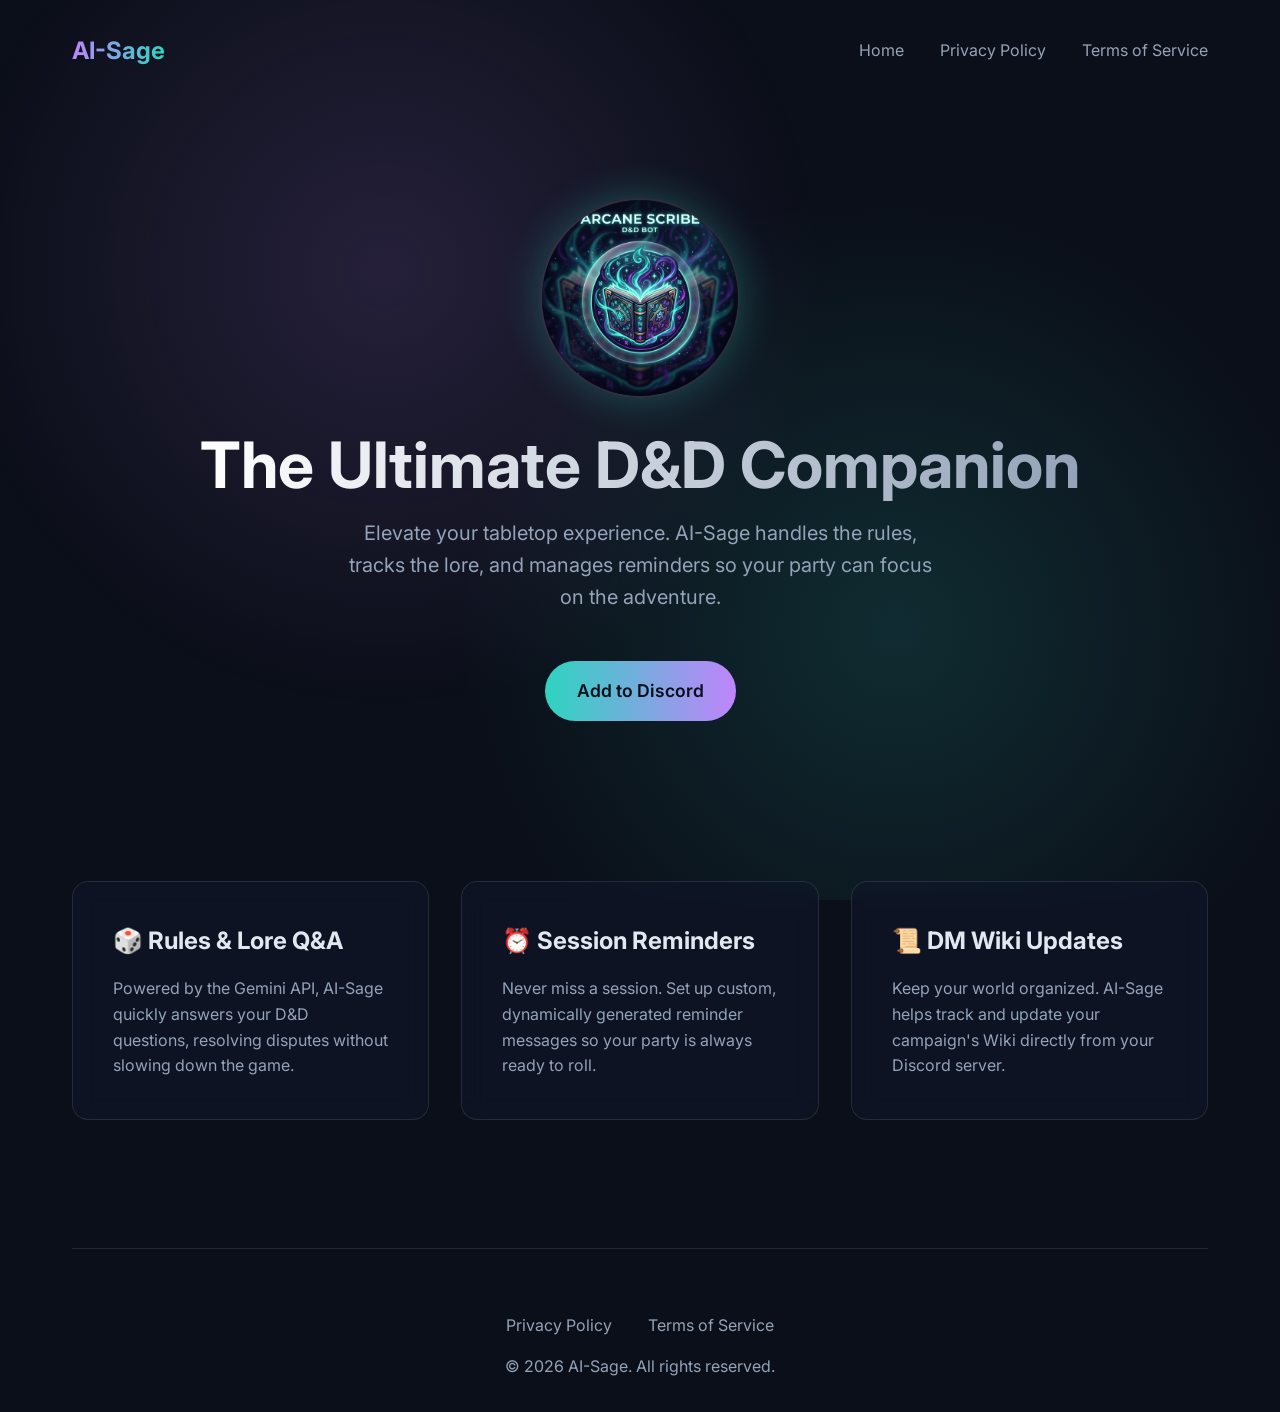
==== index.html @ 9bac7add "Initial commit: AI-Sage static site landing page, privacy policy, and TOS" ====
<!DOCTYPE html>
<html lang="en">
<head>
    <meta charset="UTF-8">
    <meta name="viewport" content="width=device-width, initial-scale=1.0">
    <title>AI-Sage | Your D&D Companion</title>
    <meta name="description" content="AI-Sage is an advanced Dungeons & Dragons Discord bot that helps with lore, rules, reminders, and DM Wiki updates.">
    <link href="https://fonts.googleapis.com/css2?family=Inter:wght@400;500;600;700&display=swap" rel="stylesheet">
    <link rel="stylesheet" href="styles.css">
</head>
<body>
    <div class="bg-glow"></div>
    <div class="container">
        <header>
            <a href="index.html" class="logo">AI-Sage</a>
            <nav>
                <a href="index.html">Home</a>
                <a href="privacy.html">Privacy Policy</a>
                <a href="terms.html">Terms of Service</a>
            </nav>
        </header>

        <main>
            <section class="hero fade-in">
                <img src="assets/logo.jpg" alt="AI-Sage Logo">
                <h1>The Ultimate D&D Companion</h1>
                <p class="subtitle">Elevate your tabletop experience. AI-Sage handles the rules, tracks the lore, and manages reminders so your party can focus on the adventure.</p>
                <a href="#" class="btn">Add to Discord</a>
            </section>

            <section class="features">
                <div class="card fade-in">
                    <h3>🎲 Rules & Lore Q&A</h3>
                    <p>Powered by the Gemini API, AI-Sage quickly answers your D&D questions, resolving disputes without slowing down the game.</p>
                </div>
                <div class="card fade-in">
                    <h3>⏰ Session Reminders</h3>
                    <p>Never miss a session. Set up custom, dynamically generated reminder messages so your party is always ready to roll.</p>
                </div>
                <div class="card fade-in">
                    <h3>📜 DM Wiki Updates</h3>
                    <p>Keep your world organized. AI-Sage helps track and update your campaign's Wiki directly from your Discord server.</p>
                </div>
            </section>
        </main>

        <footer>
            <div style="margin-bottom: 1rem;">
                <a href="privacy.html">Privacy Policy</a>
                <a href="terms.html">Terms of Service</a>
            </div>
            <p>&copy; 2026 AI-Sage. All rights reserved.</p>
        </footer>
    </div>
    <script src="script.js"></script>
</body>
</html>
---- styles.css ----
:root {
  --bg-color: #0b0f19;
  --text-primary: #e2e8f0;
  --text-secondary: #94a3b8;
  --accent-teal: #2dd4bf;
  --accent-purple: #c084fc;
  --glass-bg: rgba(15, 23, 42, 0.6);
  --glass-border: rgba(255, 255, 255, 0.1);
  --font-main: 'Inter', system-ui, sans-serif;
}

* {
  margin: 0;
  padding: 0;
  box-sizing: border-box;
}

body {
  font-family: var(--font-main);
  background-color: var(--bg-color);
  color: var(--text-primary);
  line-height: 1.6;
  overflow-x: hidden;
}

/* Gradients & Glows */
.bg-glow {
  position: fixed;
  top: 50%;
  left: 50%;
  transform: translate(-50%, -50%);
  width: 100vw;
  height: 100vh;
  background: radial-gradient(circle at 30% 30%, rgba(192, 132, 252, 0.15) 0%, transparent 40%),
              radial-gradient(circle at 70% 70%, rgba(45, 212, 191, 0.15) 0%, transparent 40%);
  z-index: -1;
  pointer-events: none;
}

/* Layout */
.container {
  max-width: 1200px;
  margin: 0 auto;
  padding: 0 2rem;
}

header {
  padding: 2rem 0;
  display: flex;
  justify-content: space-between;
  align-items: center;
}

.logo {
  font-size: 1.5rem;
  font-weight: 700;
  background: linear-gradient(to right, var(--accent-purple), var(--accent-teal));
  -webkit-background-clip: text;
  color: transparent;
  text-decoration: none;
}

nav a {
  color: var(--text-secondary);
  text-decoration: none;
  margin-left: 2rem;
  transition: color 0.3s;
}

nav a:hover {
  color: var(--text-primary);
}

/* Hero */
.hero {
  display: flex;
  flex-direction: column;
  align-items: center;
  text-align: center;
  padding: 6rem 0;
}

.hero img {
  width: 200px;
  height: 200px;
  border-radius: 50%;
  border: 2px solid var(--glass-border);
  box-shadow: 0 0 40px rgba(45, 212, 191, 0.3);
  margin-bottom: 2rem;
  animation: float 6s ease-in-out infinite;
}

h1 {
  font-size: 4rem;
  margin-bottom: 1rem;
  background: linear-gradient(to right, #fff, #94a3b8);
  -webkit-background-clip: text;
  color: transparent;
  line-height: 1.1;
}

.subtitle {
  font-size: 1.25rem;
  color: var(--text-secondary);
  max-width: 600px;
  margin-bottom: 3rem;
}

/* Button */
.btn {
  display: inline-block;
  padding: 1rem 2rem;
  font-size: 1.1rem;
  font-weight: 600;
  color: var(--bg-color);
  background: linear-gradient(to right, var(--accent-teal), var(--accent-purple));
  border-radius: 9999px;
  text-decoration: none;
  transition: transform 0.3s, box-shadow 0.3s;
  border: none;
  cursor: pointer;
}

.btn:hover {
  transform: translateY(-2px);
  box-shadow: 0 10px 20px rgba(192, 132, 252, 0.3);
}

.btn:disabled {
  opacity: 0.7;
  cursor: not-allowed;
  transform: none;
}

/* Glassmorphism Cards */
.features {
  display: grid;
  grid-template-columns: repeat(auto-fit, minmax(300px, 1fr));
  gap: 2rem;
  padding: 4rem 0;
}

.card {
  background: var(--glass-bg);
  backdrop-filter: blur(12px);
  -webkit-backdrop-filter: blur(12px);
  border: 1px solid var(--glass-border);
  border-radius: 1rem;
  padding: 2.5rem;
  transition: transform 0.3s, border-color 0.3s;
}

.card:hover {
  transform: translateY(-5px);
  border-color: rgba(45, 212, 191, 0.4);
}

.card h3 {
  font-size: 1.5rem;
  margin-bottom: 1rem;
  color: var(--text-primary);
}

.card p {
  color: var(--text-secondary);
}

/* Content Pages */
.content-page {
  padding: 4rem 0;
  max-width: 800px;
  margin: 0 auto;
}

.content-page h2 {
  font-size: 2.5rem;
  margin-bottom: 2rem;
  color: var(--text-primary);
}

.content-page h3 {
  font-size: 1.5rem;
  margin: 2rem 0 1rem;
  color: var(--accent-teal);
}

.content-page p, .content-page ul {
  margin-bottom: 1.5rem;
  color: var(--text-secondary);
}

.content-page ul {
  padding-left: 1.5rem;
}

.content-page li {
  margin-bottom: 0.5rem;
}

/* Forms */
form {
  background: var(--glass-bg);
  backdrop-filter: blur(12px);
  border: 1px solid var(--glass-border);
  border-radius: 1rem;
  padding: 2.5rem;
  margin-top: 2rem;
  display: flex;
  flex-direction: column;
  gap: 1.5rem;
}

.form-group {
  display: flex;
  flex-direction: column;
  gap: 0.5rem;
}

label {
  font-weight: 500;
  color: var(--text-primary);
}

input, textarea {
  width: 100%;
  padding: 1rem;
  background: rgba(0, 0, 0, 0.2);
  border: 1px solid var(--glass-border);
  border-radius: 0.5rem;
  color: var(--text-primary);
  font-family: var(--font-main);
  transition: border-color 0.3s, outline 0.3s;
}

input:focus, textarea:focus {
  outline: none;
  border-color: var(--accent-teal);
}

textarea {
  min-height: 150px;
  resize: vertical;
}

input[type="file"] {
  background: transparent;
  border: none;
  padding: 0;
}

input[type="file"]::file-selector-button {
  padding: 0.5rem 1rem;
  background: rgba(255, 255, 255, 0.1);
  color: var(--text-primary);
  border: 1px solid var(--glass-border);
  border-radius: 0.25rem;
  cursor: pointer;
  margin-right: 1rem;
  transition: background 0.3s;
}

input[type="file"]::file-selector-button:hover {
  background: rgba(255, 255, 255, 0.2);
}

/* Formspree states */
input[data-fs-error], textarea[data-fs-error] {
  border-color: #ef4444;
}

[data-fs-error] {
  color: #ef4444;
  font-size: 0.875rem;
}

[data-fs-success] {
  padding: 1rem;
  background: rgba(45, 212, 191, 0.1);
  border: 1px solid var(--accent-teal);
  color: var(--accent-teal);
  border-radius: 0.5rem;
  margin-bottom: 1.5rem;
  display: none;
}

/* Footer */
footer {
  text-align: center;
  padding: 4rem 0 2rem;
  color: var(--text-secondary);
  border-top: 1px solid var(--glass-border);
  margin-top: 4rem;
}

footer a {
  color: var(--text-secondary);
  text-decoration: none;
  margin: 0 1rem;
  transition: color 0.3s;
}

footer a:hover {
  color: var(--text-primary);
}

/* Animations */
@keyframes float {
  0% { transform: translateY(0px); }
  50% { transform: translateY(-20px); }
  100% { transform: translateY(0px); }
}

.fade-in {
  opacity: 0;
  transform: translateY(20px);
  transition: opacity 0.6s ease-out, transform 0.6s ease-out;
}

.fade-in.visible {
  opacity: 1;
  transform: translateY(0);
}

/* Responsive */
@media (max-width: 768px) {
  h1 {
    font-size: 3rem;
  }
  .features {
    grid-template-columns: 1fr;
  }
}
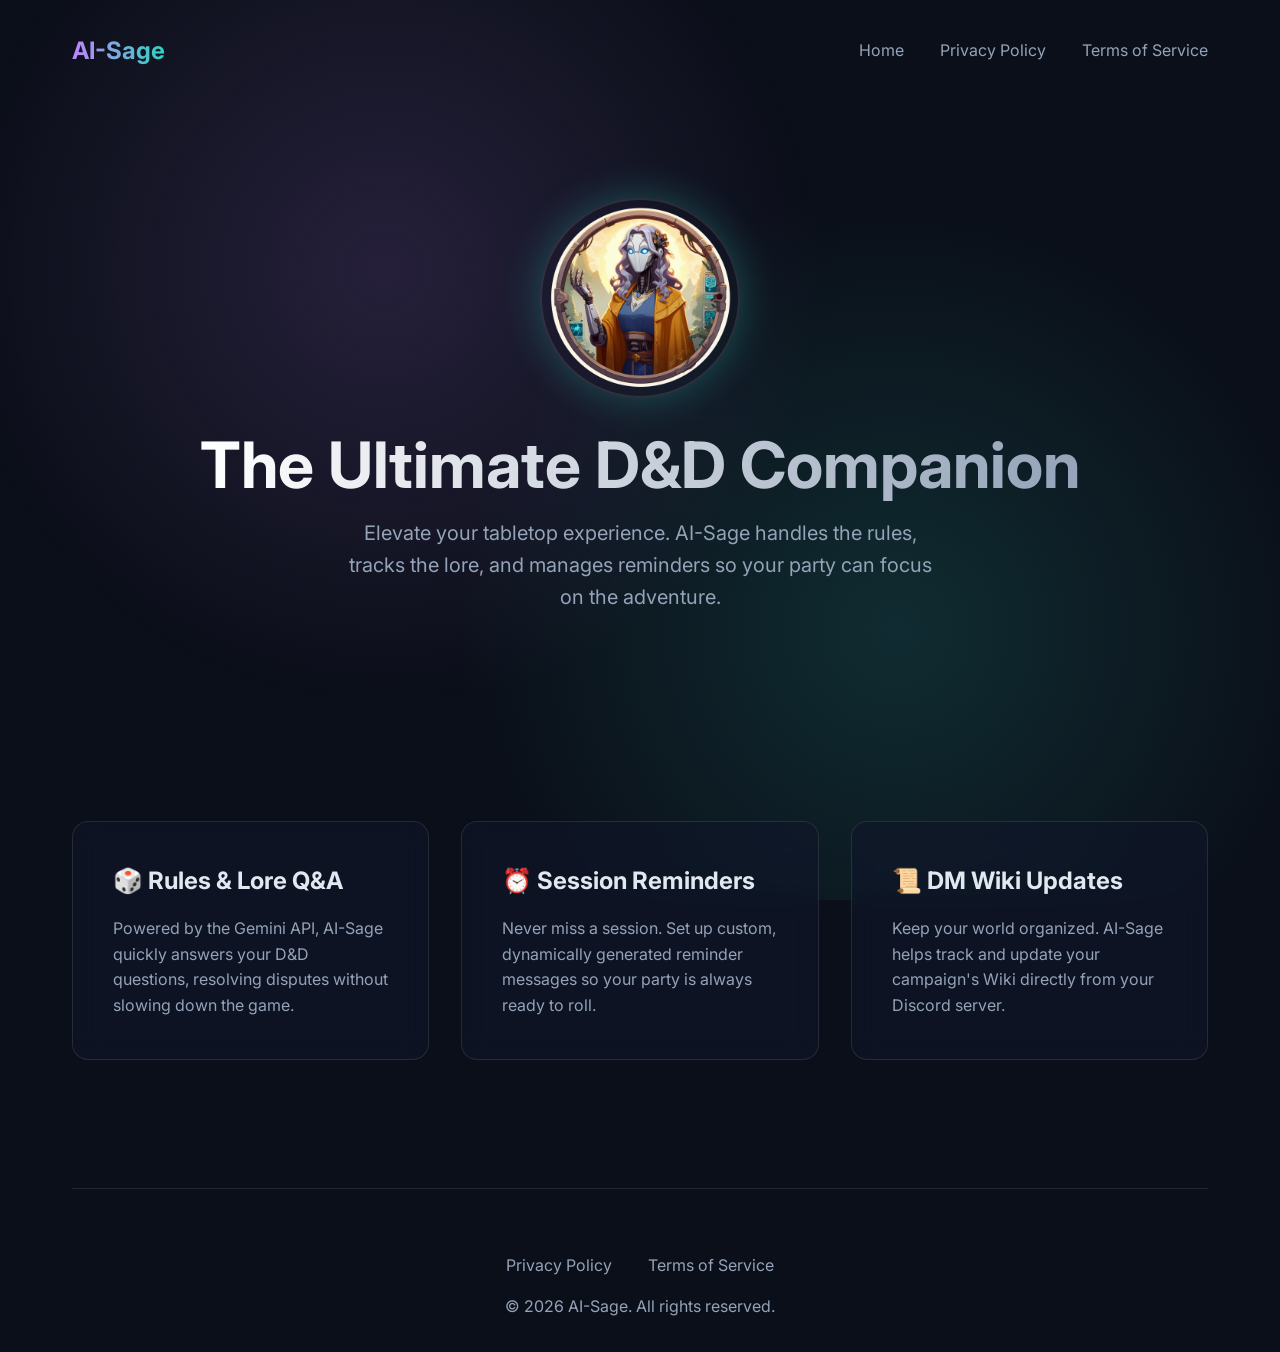
==== commit acadd31a: "Use real Sage image, add favicon, and remove Add to Discord button" ====
--- a/index.html
+++ b/index.html
@@ -6,6 +6,7 @@
     <title>AI-Sage | Your D&D Companion</title>
     <meta name="description" content="AI-Sage is an advanced Dungeons & Dragons Discord bot that helps with lore, rules, reminders, and DM Wiki updates.">
     <link href="https://fonts.googleapis.com/css2?family=Inter:wght@400;500;600;700&display=swap" rel="stylesheet">
+    <link rel="icon" type="image/png" href="assets/sage.png">
     <link rel="stylesheet" href="styles.css">
 </head>
 <body>
@@ -22,10 +23,9 @@
 
         <main>
             <section class="hero fade-in">
-                <img src="assets/logo.jpg" alt="AI-Sage Logo">
+                <img src="assets/sage.png" alt="AI-Sage Logo">
                 <h1>The Ultimate D&D Companion</h1>
                 <p class="subtitle">Elevate your tabletop experience. AI-Sage handles the rules, tracks the lore, and manages reminders so your party can focus on the adventure.</p>
-                <a href="#" class="btn">Add to Discord</a>
             </section>
 
             <section class="features">
